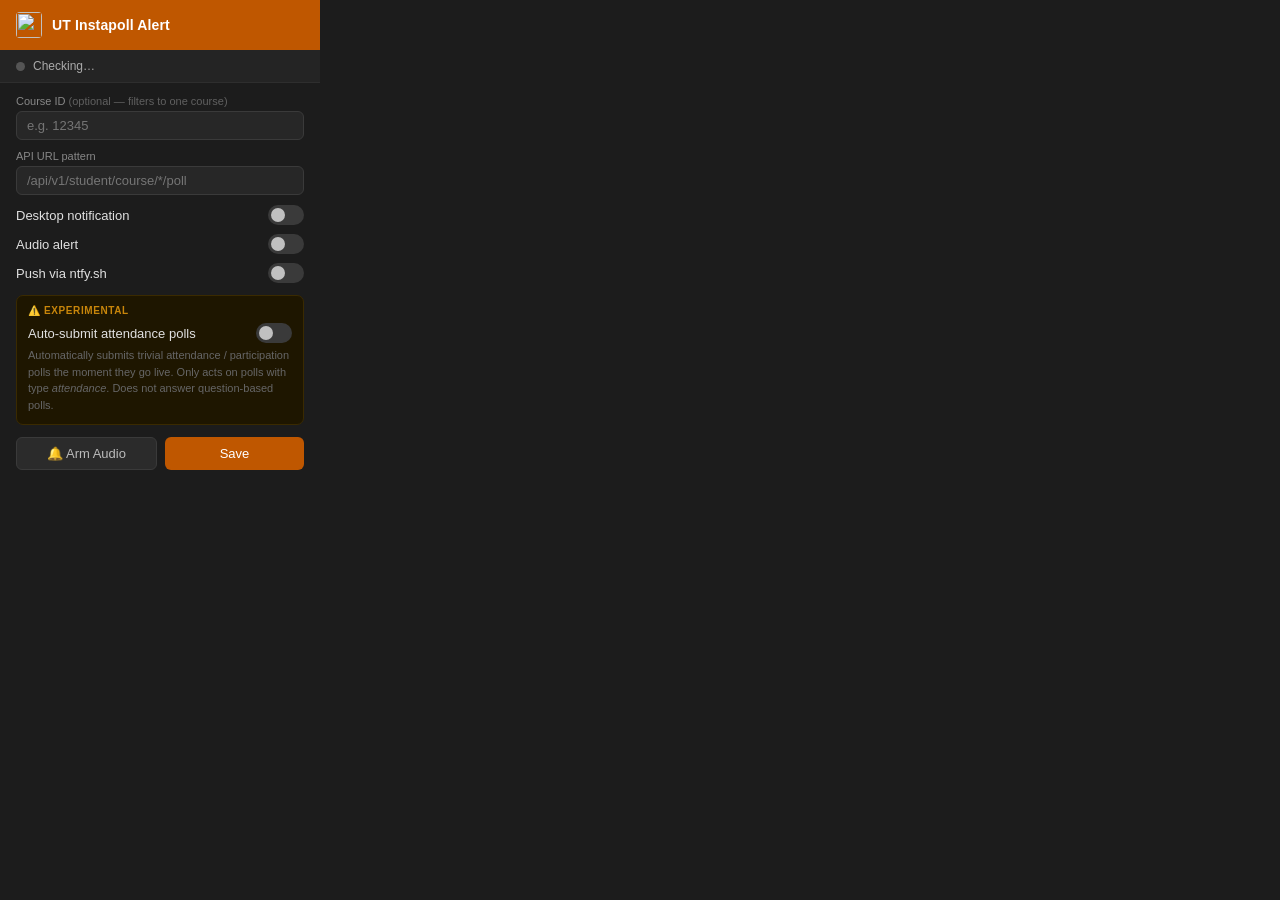
==== chrome-extension/popup/popup.html @ 1bee6de6 "Cloud changes" ====
<!DOCTYPE html>
<html lang="en">
<head>
  <meta charset="utf-8">
  <meta name="viewport" content="width=device-width, initial-scale=1">
  <title>UT Instapoll Alert</title>
  <link rel="stylesheet" href="popup.css">
</head>
<body>

  <header>
    <img src="../assets/icon-48.png" alt="" class="logo">
    <h1>UT Instapoll Alert</h1>
  </header>

  <section class="status-row">
    <span id="statusDot" class="dot gray"></span>
    <span id="statusText">Checking…</span>
  </section>

  <hr>

  <form id="settingsForm" autocomplete="off">

    <label class="field">
      <span class="field-label">Course ID <em>(optional — filters to one course)</em></span>
      <input type="text" id="courseId" placeholder="e.g. 12345">
    </label>

    <label class="field">
      <span class="field-label">API URL pattern</span>
      <input type="text" id="apiPattern" placeholder="/api/v1/student/course/*/poll">
    </label>

    <div class="toggle-group">
      <label class="toggle">
        <span>Desktop notification</span>
        <input type="checkbox" id="enableNotification">
        <span class="slider"></span>
      </label>
      <label class="toggle">
        <span>Audio alert</span>
        <input type="checkbox" id="enableAudio">
        <span class="slider"></span>
      </label>
      <label class="toggle">
        <span>Push via ntfy.sh</span>
        <input type="checkbox" id="enablePush">
        <span class="slider"></span>
      </label>
    </div>

    <div class="experimental-section">
      <p class="experimental-label">⚠️ Experimental</p>
      <label class="toggle">
        <span>Auto-submit attendance polls</span>
        <input type="checkbox" id="enableAutoSubmit">
        <span class="slider"></span>
      </label>
      <p class="hint">Automatically submits trivial attendance / participation polls the moment they go live. Only acts on polls with type&nbsp;<em>attendance</em>. Does not answer question-based polls.</p>
    </div>

    <div id="ntfySection" class="ntfy-section hidden">
      <label class="field">
        <span class="field-label">ntfy.sh topic name</span>
        <input type="text" id="ntfyTopic" placeholder="my-unique-private-topic">
      </label>
      <p class="hint">
        Install the <strong>ntfy</strong> app on your phone, subscribe to this topic,
        and you'll receive an instant push alert when a poll goes live.
      </p>
      <button type="button" id="testPushBtn" class="btn-secondary btn-full">📲 Send Test Push</button>
      <p id="testPushStatus" class="push-status"></p>
    </div>

    <div class="action-row">
      <button type="button" id="armAudioBtn" class="btn-secondary">🔔 Arm Audio</button>
      <button type="submit" class="btn-primary">Save</button>
    </div>

  </form>

  <script src="popup.js"></script>
</body>
</html>
---- chrome-extension/popup/popup.css ----
/* ── Reset ─────────────────────────────────────────────────────────────────── */
*, *::before, *::after { box-sizing: border-box; margin: 0; padding: 0; }

/* ── Base ──────────────────────────────────────────────────────────────────── */
body {
  width: 320px;
  font-family: -apple-system, BlinkMacSystemFont, 'Segoe UI', Roboto, sans-serif;
  font-size: 13px;
  background: #1c1c1c;
  color: #e0e0e0;
  padding-bottom: 4px;
}

/* ── Header ────────────────────────────────────────────────────────────────── */
header {
  display: flex;
  align-items: center;
  gap: 10px;
  padding: 12px 16px;
  background: #bf5700; /* UT Burnt Orange */
}

.logo { width: 26px; height: 26px; border-radius: 4px; }

h1 { font-size: 14px; font-weight: 600; color: #fff; letter-spacing: 0.01em; }

hr { border: none; border-top: 1px solid #2e2e2e; }

/* ── Status row ────────────────────────────────────────────────────────────── */
.status-row {
  display: flex;
  align-items: center;
  gap: 8px;
  padding: 9px 16px;
  background: #242424;
  font-size: 12px;
  color: #aaa;
}

.dot {
  width: 9px;
  height: 9px;
  border-radius: 50%;
  flex-shrink: 0;
  transition: background 0.3s, box-shadow 0.3s;
}
.dot.gray  { background: #555; }
.dot.green { background: #4caf50; box-shadow: 0 0 6px #4caf5099; }
.dot.red   { background: #f44336; box-shadow: 0 0 8px #f4433699; animation: pulse 1s ease-in-out infinite; }

@keyframes pulse {
  0%, 100% { opacity: 1; }
  50%       { opacity: 0.45; }
}

/* ── Form ──────────────────────────────────────────────────────────────────── */
form { padding: 12px 16px 0; }

.field {
  display: flex;
  flex-direction: column;
  gap: 4px;
  margin-bottom: 10px;
}

.field-label { font-size: 11px; color: #888; }
.field-label em { font-style: normal; color: #606060; }

input[type="text"] {
  background: #272727;
  border: 1px solid #3a3a3a;
  border-radius: 6px;
  color: #e0e0e0;
  padding: 6px 10px;
  font-size: 13px;
  outline: none;
  width: 100%;
  transition: border-color 0.15s;
}
input[type="text"]:focus { border-color: #bf5700; }

/* ── Toggle switches ───────────────────────────────────────────────────────── */
.toggle-group {
  display: flex;
  flex-direction: column;
  gap: 9px;
  margin-bottom: 12px;
}

.toggle {
  display: flex;
  align-items: center;
  justify-content: space-between;
  cursor: pointer;
  user-select: none;
}

.toggle input[type="checkbox"] {
  position: absolute;
  opacity: 0;
  width: 0;
  height: 0;
}

.slider {
  position: relative;
  width: 36px;
  height: 20px;
  background: #3a3a3a;
  border-radius: 10px;
  flex-shrink: 0;
  transition: background 0.2s;
}

.slider::after {
  content: '';
  position: absolute;
  width: 14px;
  height: 14px;
  background: #c0c0c0;
  border-radius: 50%;
  top: 3px;
  left: 3px;
  transition: transform 0.2s, background 0.2s;
}

.toggle input:checked ~ .slider             { background: #bf5700; }
.toggle input:checked ~ .slider::after      { transform: translateX(16px); background: #fff; }

/* ── ntfy section ──────────────────────────────────────────────────────────── */
.ntfy-section { margin-bottom: 10px; }

.hidden { display: none !important; }

.hint {
  font-size: 11px;
  color: #666;
  line-height: 1.5;
  margin-top: 4px;
}

/* ── Action row ────────────────────────────────────────────────────────────── */
.action-row {
  display: flex;
  gap: 8px;
  margin-top: 12px;
  margin-bottom: 14px;
}

.btn-primary,
.btn-secondary {
  flex: 1;
  padding: 8px 12px;
  border-radius: 6px;
  font-size: 13px;
  font-weight: 500;
  cursor: pointer;
  border: none;
  transition: opacity 0.15s;
}

.btn-primary            { background: #bf5700; color: #fff; }
.btn-secondary          { background: #2b2b2b; color: #bbb; border: 1px solid #3a3a3a; }
.btn-primary:hover,
.btn-secondary:hover    { opacity: 0.82; }
.btn-primary:active,
.btn-secondary:active   { opacity: 0.65; }
.btn-secondary:disabled { opacity: 0.45; cursor: default; }

.btn-full { width: 100%; margin-top: 6px; }

/* ── Experimental section ─────────────────────────────────────────── */
.experimental-section {
  border: 1px solid #3a2a00;
  background: #1e1600;
  border-radius: 7px;
  padding: 9px 11px 11px;
  margin-bottom: 12px;
}

.experimental-label {
  font-size: 10px;
  font-weight: 700;
  letter-spacing: 0.06em;
  text-transform: uppercase;
  color: #c8860a;
  margin-bottom: 7px;
}

.push-status {
  font-size: 11px;
  margin-top: 5px;
  min-height: 14px;
  text-align: center;
}
.push-status.ok  { color: #4caf50; }
.push-status.err { color: #f44336; }
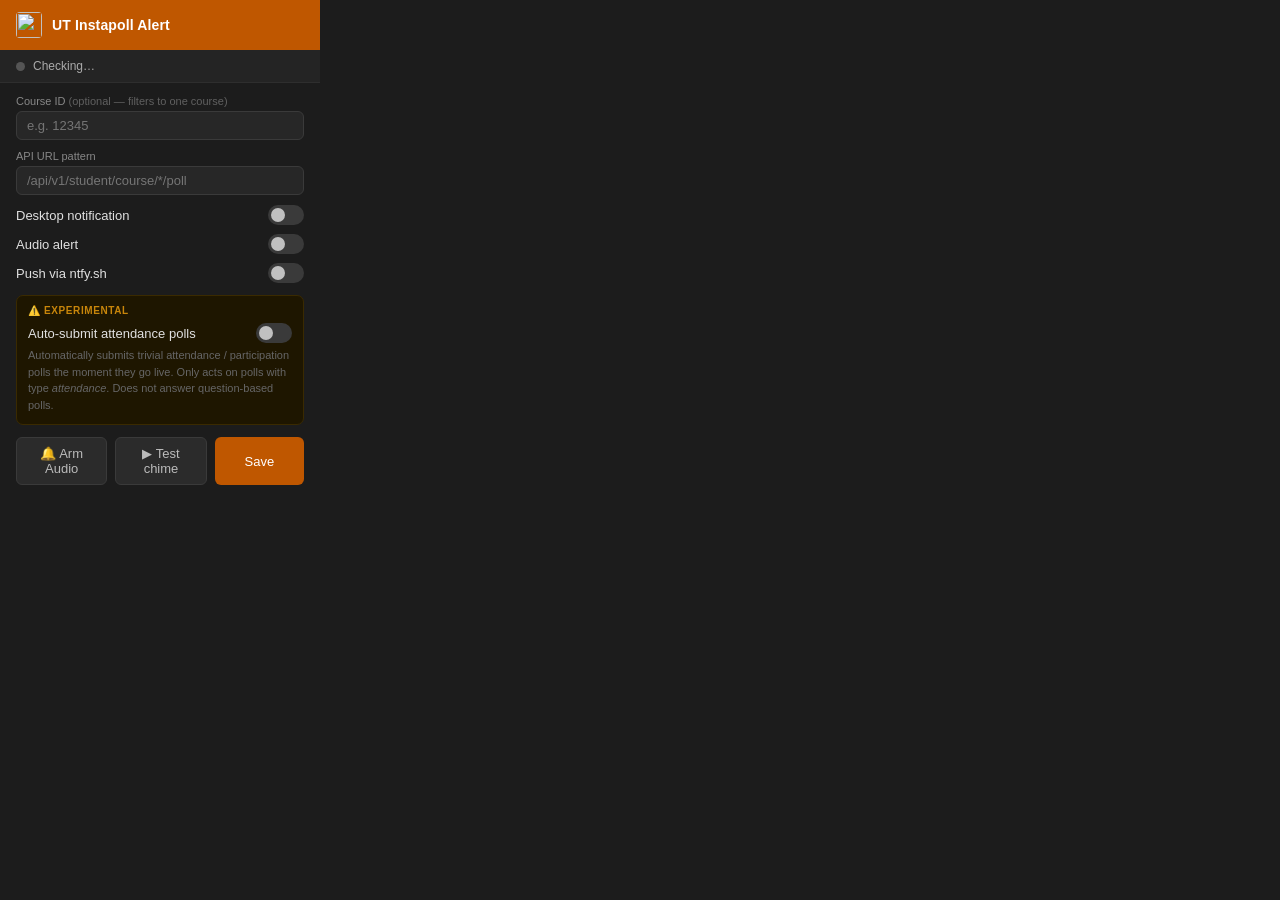
==== commit f120e5bb: "v1.0.2: cloud notifier v2 + security hardening Cloud (main.py): - Replace pysher with direct websock" ====
--- a/chrome-extension/popup/popup.html
+++ b/chrome-extension/popup/popup.html
@@ -75,6 +75,7 @@
 
     <div class="action-row">
       <button type="button" id="armAudioBtn" class="btn-secondary">🔔 Arm Audio</button>
+      <button type="button" id="testChimeBtn" class="btn-secondary">&#9654; Test chime</button>
       <button type="submit" class="btn-primary">Save</button>
     </div>
 
--- a/chrome-extension/popup/popup.css
+++ b/chrome-extension/popup/popup.css
@@ -149,7 +149,6 @@
 
 .btn-primary,
 .btn-secondary {
-  flex: 1;
   padding: 8px 12px;
   border-radius: 6px;
   font-size: 13px;
@@ -158,6 +157,9 @@
   border: none;
   transition: opacity 0.15s;
 }
+
+.action-row .btn-primary  { flex: 1; }
+.action-row .btn-secondary { flex: 1; }
 
 .btn-primary            { background: #bf5700; color: #fff; }
 .btn-secondary          { background: #2b2b2b; color: #bbb; border: 1px solid #3a3a3a; }
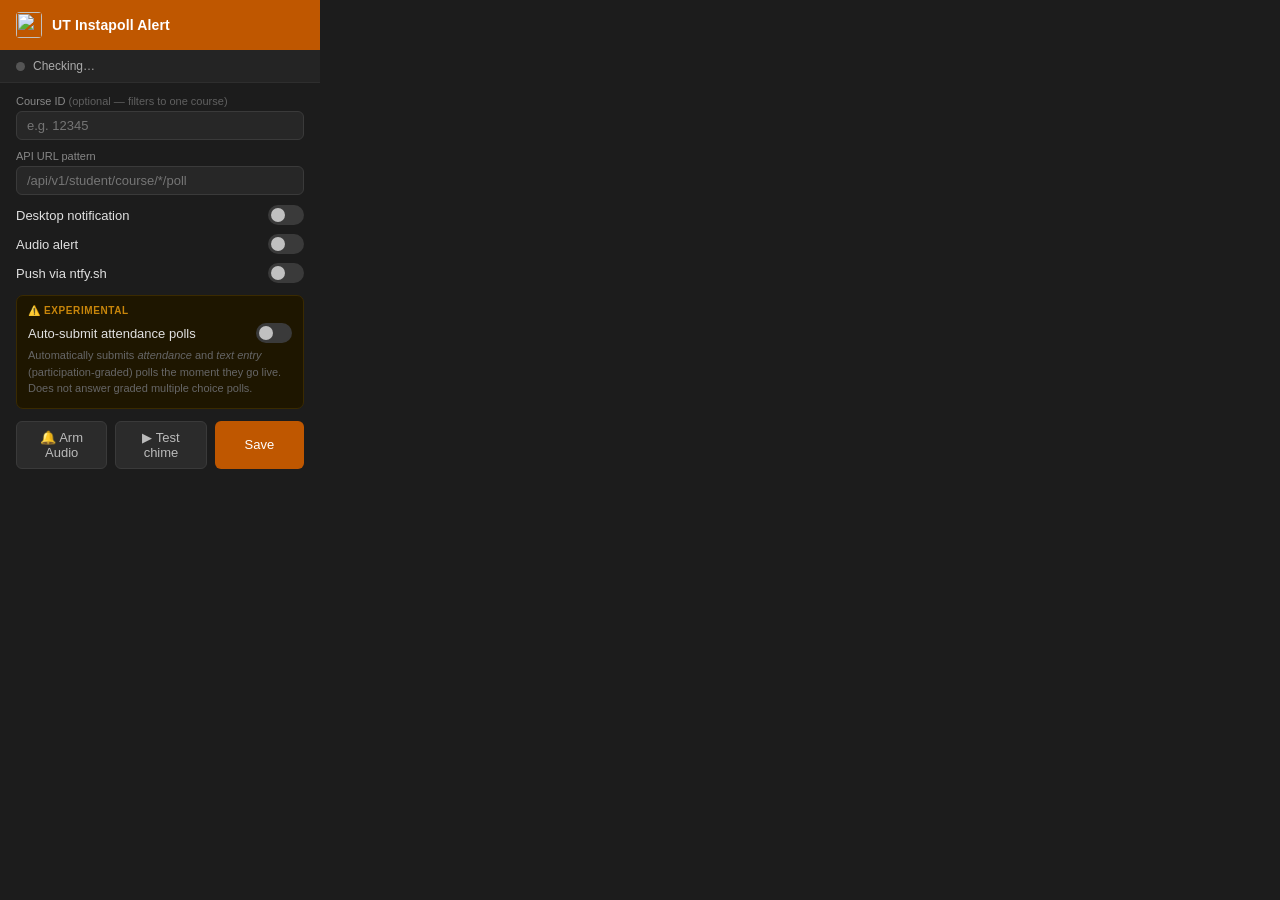
==== commit ba684652: "feat: poll-type notifications, multi-poll count, text-entry auto-submit, tab focus Feature 1 - Poll-" ====
--- a/chrome-extension/popup/popup.html
+++ b/chrome-extension/popup/popup.html
@@ -57,7 +57,7 @@
         <input type="checkbox" id="enableAutoSubmit">
         <span class="slider"></span>
       </label>
-      <p class="hint">Automatically submits trivial attendance / participation polls the moment they go live. Only acts on polls with type&nbsp;<em>attendance</em>. Does not answer question-based polls.</p>
+      <p class="hint">Automatically submits <em>attendance</em> and <em>text entry</em> (participation-graded) polls the moment they go live. Does not answer graded multiple choice polls.</p>
     </div>
 
     <div id="ntfySection" class="ntfy-section hidden">
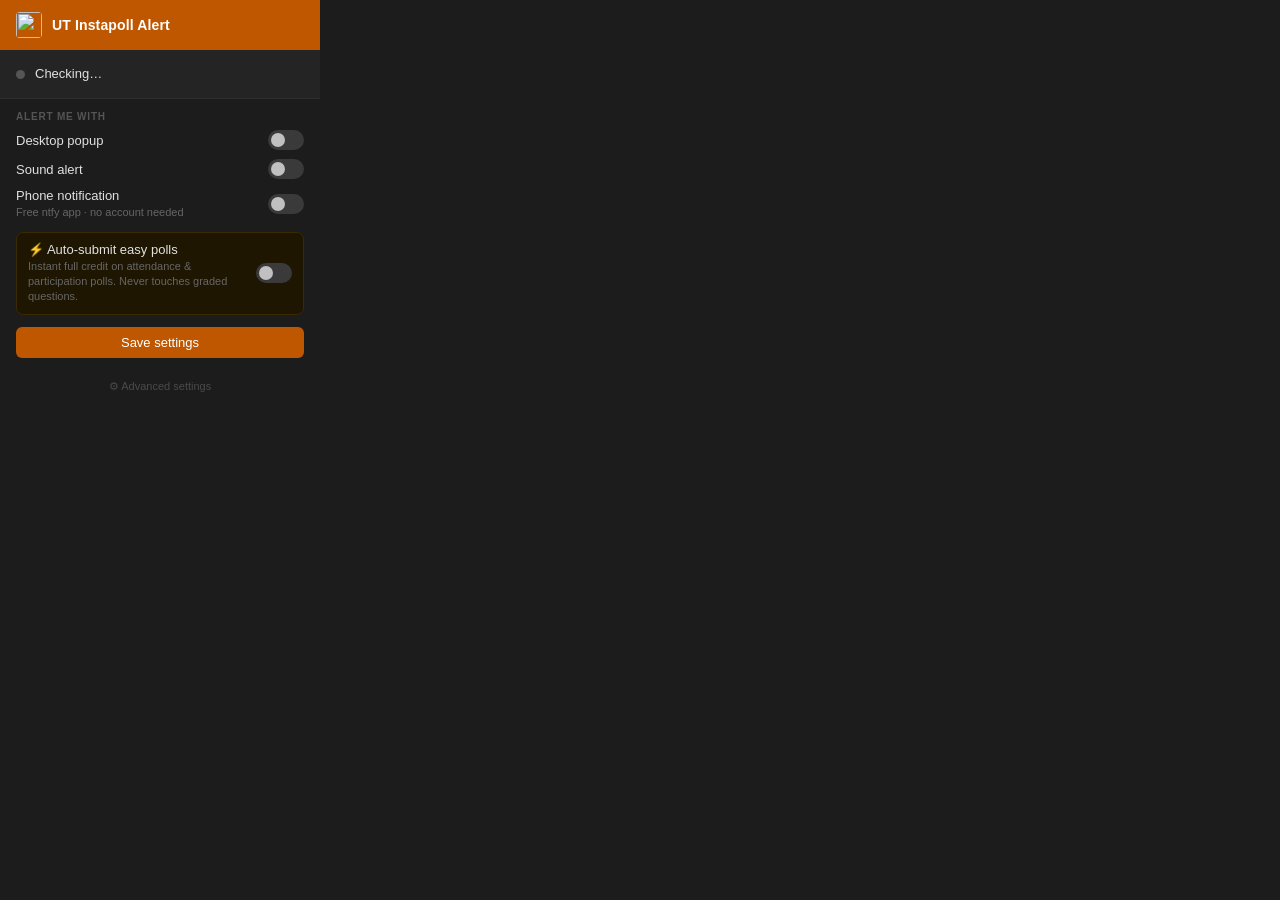
==== commit e5c9bdeb: "feat: redesign popup for non-technical users - Status row now shows a context-aware sub-line:   'Not" ====
--- a/chrome-extension/popup/popup.html
+++ b/chrome-extension/popup/popup.html
@@ -13,70 +13,89 @@
     <h1>UT Instapoll Alert</h1>
   </header>
 
-  <section class="status-row">
+  <section class="status-hero">
     <span id="statusDot" class="dot gray"></span>
-    <span id="statusText">Checking…</span>
+    <div class="status-body">
+      <span id="statusText" class="status-label">Checking…</span>
+      <span id="statusSub" class="status-sub"></span>
+    </div>
   </section>
 
   <hr>
 
   <form id="settingsForm" autocomplete="off">
 
-    <label class="field">
-      <span class="field-label">Course ID <em>(optional — filters to one course)</em></span>
-      <input type="text" id="courseId" placeholder="e.g. 12345">
-    </label>
-
-    <label class="field">
-      <span class="field-label">API URL pattern</span>
-      <input type="text" id="apiPattern" placeholder="/api/v1/student/course/*/poll">
-    </label>
+    <p class="section-label">Alert me with</p>
 
     <div class="toggle-group">
       <label class="toggle">
-        <span>Desktop notification</span>
+        <div class="toggle-info">
+          <span class="toggle-name">Desktop popup</span>
+        </div>
         <input type="checkbox" id="enableNotification">
         <span class="slider"></span>
       </label>
       <label class="toggle">
-        <span>Audio alert</span>
+        <div class="toggle-info">
+          <span class="toggle-name">Sound alert</span>
+        </div>
         <input type="checkbox" id="enableAudio">
         <span class="slider"></span>
       </label>
       <label class="toggle">
-        <span>Push via ntfy.sh</span>
+        <div class="toggle-info">
+          <span class="toggle-name">Phone notification</span>
+          <span class="toggle-sub">Free ntfy app &middot; no account needed</span>
+        </div>
         <input type="checkbox" id="enablePush">
         <span class="slider"></span>
       </label>
     </div>
 
+    <div id="ntfySection" class="ntfy-section hidden">
+      <label class="field">
+        <span class="field-label">Your private ntfy topic name</span>
+        <input type="text" id="ntfyTopic" placeholder="e.g. my-secret-alert-123">
+      </label>
+      <p class="hint">
+        1. Install <strong>ntfy</strong> on your phone &nbsp;&middot;&nbsp;
+        2. Subscribe to this topic &nbsp;&middot;&nbsp;
+        3. Test below.
+      </p>
+      <button type="button" id="testPushBtn" class="btn-secondary btn-full">📲 Send test notification</button>
+      <p id="testPushStatus" class="push-status"></p>
+    </div>
+
+    <div id="audioActions" class="audio-actions hidden">
+      <button type="button" id="armAudioBtn" class="btn-secondary">🔔 Allow sound</button>
+      <button type="button" id="testChimeBtn" class="btn-secondary">▶ Test sound</button>
+    </div>
+
     <div class="experimental-section">
-      <p class="experimental-label">⚠️ Experimental</p>
       <label class="toggle">
-        <span>Auto-submit attendance polls</span>
+        <div class="toggle-info">
+          <span class="toggle-name">⚡ Auto-submit easy polls</span>
+          <span class="toggle-sub">Instant full credit on attendance &amp; participation polls. Never touches graded questions.</span>
+        </div>
         <input type="checkbox" id="enableAutoSubmit">
         <span class="slider"></span>
       </label>
-      <p class="hint">Automatically submits <em>attendance</em> and <em>text entry</em> (participation-graded) polls the moment they go live. Does not answer graded multiple choice polls.</p>
-    </div>
-
-    <div id="ntfySection" class="ntfy-section hidden">
-      <label class="field">
-        <span class="field-label">ntfy.sh topic name</span>
-        <input type="text" id="ntfyTopic" placeholder="my-unique-private-topic">
-      </label>
-      <p class="hint">
-        Install the <strong>ntfy</strong> app on your phone, subscribe to this topic,
-        and you'll receive an instant push alert when a poll goes live.
-      </p>
-      <button type="button" id="testPushBtn" class="btn-secondary btn-full">📲 Send Test Push</button>
-      <p id="testPushStatus" class="push-status"></p>
     </div>
 
     <div class="action-row">
-      <button type="button" id="armAudioBtn" class="btn-secondary">🔔 Arm Audio</button>
-      <button type="button" id="testChimeBtn" class="btn-secondary">&#9654; Test chime</button>
-      <button type="submit" class="btn-primary">Save</button>
+      <button type="submit" class="btn-primary">Save settings</button>
+    </div>
+
+    <button type="button" id="advancedToggle" class="btn-link">⚙ Advanced settings</button>
+    <div id="advancedSection" class="advanced-section hidden">
+      <label class="field">
+        <span class="field-label">Course ID <em>(leave blank — monitors all your courses)</em></span>
+        <input type="text" id="courseId" placeholder="e.g. 12345">
+      </label>
+      <label class="field">
+        <span class="field-label">API URL pattern</span>
+        <input type="text" id="apiPattern" placeholder="/api/v1/student/course/*/poll">
+      </label>
     </div>
 
   </form>
--- a/chrome-extension/popup/popup.css
+++ b/chrome-extension/popup/popup.css
@@ -26,15 +26,33 @@
 
 hr { border: none; border-top: 1px solid #2e2e2e; }
 
-/* ── Status row ────────────────────────────────────────────────────────────── */
-.status-row {
+/* ── Status hero ───────────────────────────────────────────────────────────── */
+.status-hero {
   display: flex;
   align-items: center;
-  gap: 8px;
-  padding: 9px 16px;
+  gap: 10px;
+  padding: 11px 16px;
   background: #242424;
-  font-size: 12px;
-  color: #aaa;
+  min-height: 48px;
+}
+
+.status-body {
+  display: flex;
+  flex-direction: column;
+  gap: 2px;
+  min-width: 0;
+}
+
+.status-label {
+  font-size: 13px;
+  color: #e0e0e0;
+  font-weight: 500;
+}
+
+.status-sub {
+  font-size: 11px;
+  color: #666;
+  line-height: 1.3;
 }
 
 .dot {
@@ -158,8 +176,7 @@
   transition: opacity 0.15s;
 }
 
-.action-row .btn-primary  { flex: 1; }
-.action-row .btn-secondary { flex: 1; }
+.action-row .btn-primary { width: 100%; }
 
 .btn-primary            { background: #bf5700; color: #fff; }
 .btn-secondary          { background: #2b2b2b; color: #bbb; border: 1px solid #3a3a3a; }
@@ -197,3 +214,65 @@
 }
 .push-status.ok  { color: #4caf50; }
 .push-status.err { color: #f44336; }
+
+/* ── Section label ──────────────────────────────────────────────────────────── */
+.section-label {
+  font-size: 10px;
+  font-weight: 700;
+  letter-spacing: 0.08em;
+  text-transform: uppercase;
+  color: #555;
+  margin-bottom: 8px;
+}
+
+/* ── Toggle info / sub-label ────────────────────────────────────────────────── */
+.toggle-info {
+  display: flex;
+  flex-direction: column;
+  gap: 2px;
+  flex: 1;
+  margin-right: 10px;
+  min-width: 0;
+}
+
+.toggle-name { font-size: 13px; color: #e0e0e0; }
+
+.toggle-sub {
+  font-size: 11px;
+  color: #666;
+  line-height: 1.35;
+}
+
+/* ── Audio actions row ──────────────────────────────────────────────────────── */
+.audio-actions {
+  display: flex;
+  gap: 8px;
+  margin-bottom: 12px;
+}
+
+.audio-actions .btn-secondary { flex: 1; }
+
+/* ── Advanced settings link + section ──────────────────────────────────────── */
+.btn-link {
+  display: block;
+  width: 100%;
+  background: none;
+  border: none;
+  color: #4a4a4a;
+  font-size: 11px;
+  text-align: center;
+  padding: 8px 0 2px;
+  cursor: pointer;
+  transition: color 0.15s;
+}
+
+.btn-link:hover { color: #888; }
+
+.advanced-section {
+  border: 1px solid #2a2a2a;
+  border-radius: 7px;
+  padding: 10px 12px 4px;
+  margin-top: 6px;
+  margin-bottom: 10px;
+  background: #1a1a1a;
+}
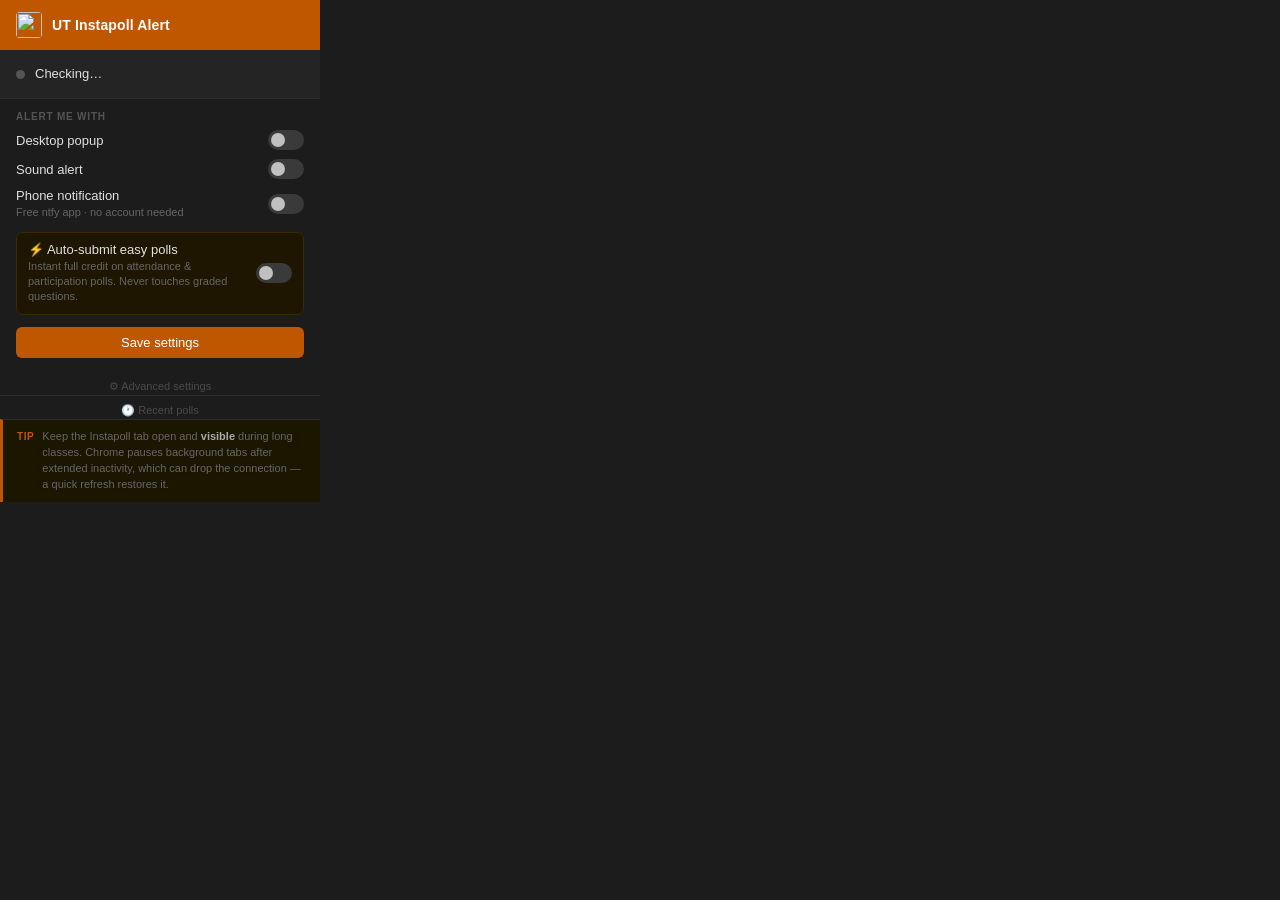
==== commit 65b8d686: "feat: countdown badge, re-alert timer, and poll history log background.js: - Set chrome.action badge" ====
--- a/chrome-extension/popup/popup.html
+++ b/chrome-extension/popup/popup.html
@@ -18,6 +18,7 @@
     <div class="status-body">
       <span id="statusText" class="status-label">Checking…</span>
       <span id="statusSub" class="status-sub"></span>
+      <span id="countdown" class="countdown hidden"></span>
     </div>
   </section>
 
@@ -100,6 +101,16 @@
 
   </form>
 
+  <section class="history-section" id="historySection">
+    <button type="button" id="historyToggle" class="btn-link">&#128336; Recent polls</button>
+    <div id="historyList" class="history-list hidden"></div>
+  </section>
+
+  <div class="popup-tip">
+    <span class="popup-tip-label">Tip</span>
+    <p>Keep the Instapoll tab open and <strong>visible</strong> during long classes. Chrome pauses background tabs after extended inactivity, which can drop the connection — a quick refresh restores it.</p>
+  </div>
+
   <script src="popup.js"></script>
 </body>
 </html>
--- a/chrome-extension/popup/popup.css
+++ b/chrome-extension/popup/popup.css
@@ -276,3 +276,78 @@
   margin-bottom: 10px;
   background: #1a1a1a;
 }
+
+/* ── Popup tip ──────────────────────────────────────────────────────────────── */
+.popup-tip {
+  display: flex;
+  gap: 8px;
+  align-items: baseline;
+  background: #1a1600;
+  border-top: 1px solid #2e2e2e;
+  border-left: 3px solid #bf5700;
+  padding: 9px 14px;
+  font-size: 11px;
+  color: #666;
+  line-height: 1.45;
+}
+
+.popup-tip-label {
+  flex-shrink: 0;
+  font-size: 10px;
+  font-weight: 700;
+  text-transform: uppercase;
+  letter-spacing: 0.06em;
+  color: #bf5700;
+}
+
+.popup-tip strong {
+  color: #aaa;
+  font-weight: 600;
+}
+
+/* ── Countdown ──────────────────────────────────────────────────────────────── */
+.countdown {
+  font-size: 11px;
+  font-weight: 600;
+  color: #f44336;
+  font-variant-numeric: tabular-nums;
+  letter-spacing: 0.03em;
+  margin-top: 2px;
+  animation: pulse 1s ease-in-out infinite;
+}
+
+/* ── Poll history ───────────────────────────────────────────────────────────── */
+.history-section {
+  border-top: 1px solid #2e2e2e;
+}
+
+.history-list {
+  padding: 6px 16px 10px;
+  display: flex;
+  flex-direction: column;
+  gap: 5px;
+}
+
+.history-entry {
+  display: flex;
+  align-items: center;
+  gap: 7px;
+  font-size: 12px;
+  color: #bbb;
+}
+
+.history-icon { flex-shrink: 0; font-size: 13px; }
+
+.history-name {
+  flex: 1;
+  overflow: hidden;
+  text-overflow: ellipsis;
+  white-space: nowrap;
+}
+
+.history-when {
+  flex-shrink: 0;
+  font-size: 10px;
+  color: #555;
+  font-variant-numeric: tabular-nums;
+}
